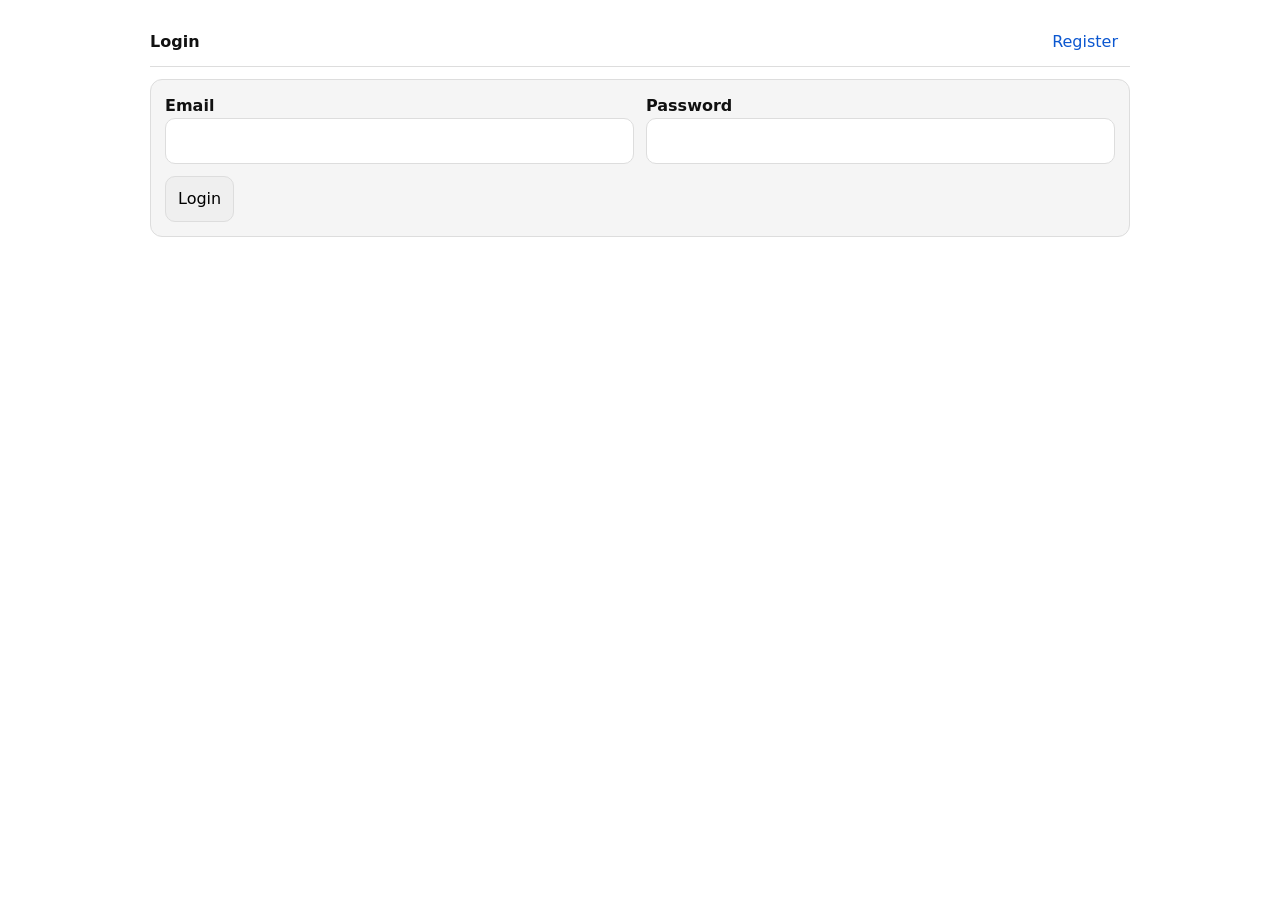
==== frontend/course.html @ 0ef49173 "Initial project structure" ====
<!doctype html>
<html lang="en">
<head>
  <meta charset="utf-8" />
  <meta name="viewport" content="width=device-width,initial-scale=1" />
  <title>Course</title>
  <link rel="stylesheet" href="assets/styles.css" />
</head>
<body>
  <div class="container">
    <header>
      <div>
        <a href="index.html">← Back</a>
        <div class="smallmuted" id="headerMe"></div>
      </div>
      <div class="toolbar">
        <button id="logoutBtn" class="hidden">Logout</button>
      </div>
    </header>

    <main>
      <section class="card">
        <h1 id="courseTitle" style="margin-top:0;"></h1>
        <p id="courseDesc" class="smallmuted"></p>
      </section>

      <section>
        <h2>Materials</h2>
        <div id="materialsWrap" aria-live="polite"></div>
      </section>
    </main>
  </div>

  <script src="assets/app.js"></script>
  <script>
    (async () => {
      await requireLogin();
      await renderHeader();
      await loadAccessibility();

      const params = new URLSearchParams(window.location.search);
      const id = params.get("id");
      if (!id){ alert("Missing course id"); window.location.href = "index.html"; return; }

      try{
        await loadCoursePage(id);
      }catch(e){
        alert(e.message);
        window.location.href = "index.html";
      }
    })();
  </script>
</body>
</html>
---- frontend/assets/styles.css ----
:root{
  --bg: #ffffff;
  --fg: #111111;
  --muted: #444;
  --card: #f5f5f5;
  --border: #ddd;
  --link: #0b57d0;
  --focus: #ffbf47;
  --fontScale: 1;
}

html { font-size: calc(16px * var(--fontScale)); }
body{
  margin:0;
  font-family: system-ui, -apple-system, Segoe UI, Roboto, Arial;
  background: var(--bg);
  color: var(--fg);
  line-height: 1.5;
}

a{ color: var(--link); }
.container{ max-width: 980px; margin: 0 auto; padding: 18px; }
header{
  display:flex; gap:12px; align-items:center; justify-content:space-between;
  border-bottom: 1px solid var(--border);
  padding: 12px 0;
}

nav a{ margin-right: 12px; text-decoration:none; }
.card{
  background: var(--card);
  border: 1px solid var(--border);
  border-radius: 12px;
  padding: 14px;
  margin: 12px 0;
}

label{ display hinted; font-weight: 600; }
input, select, textarea, button{
  font: inherit;
  padding: 10px 12px;
  border: 1px solid var(--border);
  border-radius: 10px;
  width: 100%;
  box-sizing: border-box;
}

button{
  width: auto;
  cursor: pointer;
}

.row{ display:grid; grid-template-columns: 1fr 1fr; gap: 12px; }
@media (max-width: 720px){ .row{ grid-template-columns: 1fr; } }

.toolbar{
  display:flex;
  gap:10px;
  flex-wrap: wrap;
  align-items:center;
}

kbd {
  border: 1px solid var(--border);
  padding: 2px 6px;
  border-radius: 6px;
  background: #fff;
}

/* Focus visibility */
:focus{
  outline: 3px solid var(--focus);
  outline-offset: 2px;
}

/* Contrast modes */
body.contrast-high{
  --bg: #ffffff;
  --fg: #000000;
  --muted: #111;
  --card: #ffffff;
  --border: #000;
  --link: #0000ee;
}
body.contrast-dark{
  --bg: #0c0f14;
  --fg: #f2f2f2;
  --muted: #d0d0d0;
  --card: #121827;
  --border: #2a3448;
  --link: #7ab7ff;
}

/* Reduced motion */
body.reduce-motion *{
  scroll-behavior: auto !important;
  transition: none !important;
  animation: none !important;
}

.smallmuted { color: var(--muted); font-size: 0.95rem; }
.hidden { display:none; }
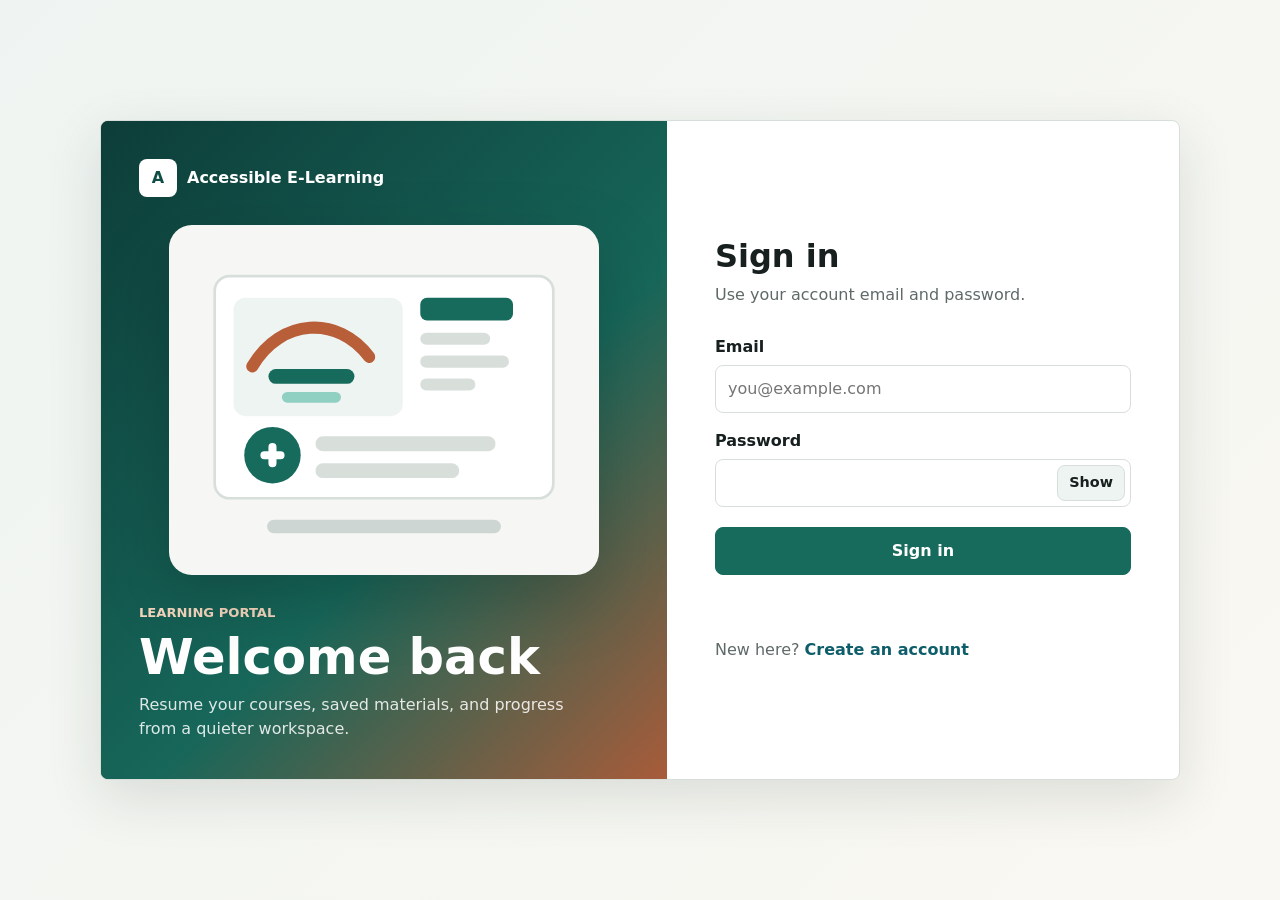
==== commit 8406a786: "redo" ====
--- a/frontend/course.html
+++ b/frontend/course.html
@@ -10,7 +10,7 @@
   <div class="container">
     <header>
       <div>
-        <a href="index.html">← Back</a>
+        <a href="index.html">&larr; Back</a>
         <div class="smallmuted" id="headerMe"></div>
       </div>
       <div class="toolbar">
@@ -20,17 +20,28 @@
 
     <main>
       <section class="card">
+        <p class="eyebrow-text">Course workspace</p>
         <h1 id="courseTitle" style="margin-top:0;"></h1>
         <p id="courseDesc" class="smallmuted"></p>
+        <div class="toolbar">
+          <span id="courseCode" class="badge"></span>
+          <span id="coursePublished" class="badge"></span>
+        </div>
       </section>
 
       <section>
-        <h2>Materials</h2>
-        <div id="materialsWrap" aria-live="polite"></div>
+        <div class="section-heading">
+          <div>
+            <p class="eyebrow-text">Accessible content</p>
+            <h2>Materials</h2>
+          </div>
+        </div>
+        <div id="materialsWrap" class="material-list" aria-live="polite"></div>
       </section>
     </main>
   </div>
 
+  <script src="assets/config.js"></script>
   <script src="assets/app.js"></script>
   <script>
     (async () => {
--- a/frontend/assets/styles.css
+++ b/frontend/assets/styles.css
@@ -1,57 +1,123 @@
 :root{
-  --bg: #ffffff;
-  --fg: #111111;
-  --muted: #444;
-  --card: #f5f5f5;
-  --border: #ddd;
-  --link: #0b57d0;
-  --focus: #ffbf47;
+  --bg: #f6f7f4;
+  --fg: #17201f;
+  --muted: #5f6a68;
+  --card: #ffffff;
+  --surface: #eef4f1;
+  --border: #d8dfdb;
+  --link: #0d5d6b;
+  --primary: #176b5d;
+  --primary-strong: #0f4d45;
+  --accent: #b85f3a;
+  --focus: #f4b740;
+  --danger: #b42318;
   --fontScale: 1;
-}
-
-html { font-size: calc(16px * var(--fontScale)); }
+  --shadow: 0 18px 55px rgba(25, 39, 37, 0.12);
+}
+
+*{ box-sizing: border-box; }
+
+html{ font-size: calc(16px * var(--fontScale)); }
+
 body{
   margin:0;
-  font-family: system-ui, -apple-system, Segoe UI, Roboto, Arial;
+  font-family: system-ui, -apple-system, Segoe UI, Roboto, Arial, sans-serif;
   background: var(--bg);
   color: var(--fg);
   line-height: 1.5;
 }
 
-a{ color: var(--link); }
-.container{ max-width: 980px; margin: 0 auto; padding: 18px; }
+a{
+  color: var(--link);
+  font-weight: 700;
+  text-decoration: none;
+}
+
+a:hover{ text-decoration: underline; }
+
+.container{
+  max-width: 1040px;
+  margin: 0 auto;
+  padding: 18px;
+}
+
 header{
-  display:flex; gap:12px; align-items:center; justify-content:space-between;
+  display:flex;
+  gap:12px;
+  align-items:center;
+  justify-content:space-between;
   border-bottom: 1px solid var(--border);
   padding: 12px 0;
 }
 
-nav a{ margin-right: 12px; text-decoration:none; }
+nav a{ margin-right: 12px; }
+
 .card{
   background: var(--card);
   border: 1px solid var(--border);
-  border-radius: 12px;
-  padding: 14px;
+  border-radius: 8px;
+  padding: 16px;
   margin: 12px 0;
-}
-
-label{ display hinted; font-weight: 600; }
+  box-shadow: 0 8px 24px rgba(22, 32, 31, 0.05);
+}
+
+label{
+  display: block;
+  margin-bottom: 6px;
+  color: var(--fg);
+  font-weight: 700;
+}
+
 input, select, textarea, button{
   font: inherit;
-  padding: 10px 12px;
-  border: 1px solid var(--border);
-  border-radius: 10px;
+  border: 1px solid var(--border);
+  border-radius: 8px;
+  box-sizing: border-box;
+}
+
+input, select, textarea{
   width: 100%;
-  box-sizing: border-box;
-}
+  padding: 11px 12px;
+  background: #ffffff;
+  color: var(--fg);
+}
+
+textarea{ resize: vertical; }
 
 button{
   width: auto;
+  min-height: 42px;
+  padding: 10px 16px;
+  background: var(--primary);
+  color: #ffffff;
+  border-color: var(--primary);
+  font-weight: 800;
   cursor: pointer;
 }
 
-.row{ display:grid; grid-template-columns: 1fr 1fr; gap: 12px; }
-@media (max-width: 720px){ .row{ grid-template-columns: 1fr; } }
+button:hover{ background: var(--primary-strong); }
+
+button:disabled{
+  cursor: not-allowed;
+  opacity: 0.68;
+}
+
+input[type="checkbox"]{
+  width: auto;
+  min-width: 18px;
+  min-height: 18px;
+  vertical-align: middle;
+}
+
+.row{
+  display:grid;
+  grid-template-columns: 1fr 1fr;
+  gap: 12px;
+}
+
+@media (max-width: 720px){
+  .row{ grid-template-columns: 1fr; }
+}
 
 .toolbar{
   display:flex;
@@ -60,43 +126,463 @@
   align-items:center;
 }
 
-kbd {
+kbd{
   border: 1px solid var(--border);
   padding: 2px 6px;
   border-radius: 6px;
-  background: #fff;
-}
-
-/* Focus visibility */
+  background: #ffffff;
+}
+
 :focus{
   outline: 3px solid var(--focus);
   outline-offset: 2px;
 }
 
-/* Contrast modes */
+.smallmuted{
+  color: var(--muted);
+  font-size: 0.95rem;
+}
+
+.hidden{ display:none; }
+
+.is-error{ color: var(--danger) !important; }
+
+.section-heading{
+  display: flex;
+  align-items: flex-start;
+  justify-content: space-between;
+  gap: 18px;
+  margin-bottom: 16px;
+}
+
+.section-heading h1,
+.section-heading h2{
+  margin: 0;
+  line-height: 1.15;
+}
+
+.eyebrow-text{
+  margin: 0 0 4px;
+  color: var(--accent);
+  font-size: 0.78rem;
+  font-weight: 900;
+  letter-spacing: 0;
+  text-transform: uppercase;
+}
+
+.badge{
+  display: inline-flex;
+  min-height: 28px;
+  align-items: center;
+  gap: 6px;
+  padding: 4px 10px;
+  border: 1px solid var(--border);
+  border-radius: 999px;
+  background: var(--surface);
+  color: var(--fg);
+  font-size: 0.86rem;
+  font-weight: 800;
+}
+
+.badge-success{
+  background: #dff4ea;
+  border-color: #abdcc8;
+  color: #0d4f3f;
+}
+
+.badge-muted{
+  color: var(--muted);
+}
+
+.stats-grid{
+  display: grid;
+  grid-template-columns: repeat(3, minmax(0, 1fr));
+  gap: 12px;
+  margin: 14px 0;
+}
+
+.compact-stats{
+  margin-bottom: 0;
+}
+
+.stat-card{
+  display: grid;
+  gap: 4px;
+  min-height: 92px;
+  align-content: center;
+  padding: 16px;
+  background: var(--card);
+  border: 1px solid var(--border);
+  border-radius: 8px;
+}
+
+.stat-card strong{
+  font-size: 2rem;
+  line-height: 1;
+}
+
+.control-grid{
+  display: grid;
+  grid-template-columns: repeat(3, minmax(0, 1fr));
+  gap: 12px;
+}
+
+.control-card,
+.check-card{
+  display: grid;
+  gap: 8px;
+  align-content: center;
+  min-height: 92px;
+  padding: 14px;
+  background: var(--surface);
+  border: 1px solid var(--border);
+  border-radius: 8px;
+}
+
+.control-label{
+  margin: 0;
+  color: var(--muted);
+  font-size: 0.9rem;
+  font-weight: 900;
+}
+
+.check-card{
+  grid-template-columns: auto 1fr;
+  align-items: center;
+  cursor: pointer;
+}
+
+.course-grid{
+  display: grid;
+  grid-template-columns: repeat(2, minmax(0, 1fr));
+  gap: 14px;
+}
+
+.course-card{
+  display: flex;
+  flex-direction: column;
+  min-height: 230px;
+  gap: 12px;
+  padding: 18px;
+  background: var(--card);
+  border: 1px solid var(--border);
+  border-radius: 8px;
+  box-shadow: 0 8px 24px rgba(22, 32, 31, 0.05);
+}
+
+.course-card h3,
+.material-card h3{
+  margin: 0;
+  line-height: 1.2;
+}
+
+.course-card p{
+  flex: 1;
+  margin: 0;
+  color: var(--muted);
+}
+
+.course-card-top{
+  display: flex;
+  justify-content: space-between;
+  gap: 8px;
+  flex-wrap: wrap;
+}
+
+.material-list{
+  display: grid;
+  gap: 12px;
+}
+
+.material-card{
+  display: grid;
+  grid-template-columns: minmax(0, 1fr) auto;
+  gap: 14px;
+  align-items: center;
+  padding: 16px;
+  background: var(--card);
+  border: 1px solid var(--border);
+  border-radius: 8px;
+}
+
+.material-card p{
+  margin: 8px 0 0;
+}
+
+.empty-state{
+  padding: 22px;
+  background: var(--card);
+  border: 1px dashed var(--border);
+  border-radius: 8px;
+}
+
+.empty-state p{
+  margin: 6px 0 0;
+}
+
+.auth-body{
+  min-height: 100vh;
+  display: grid;
+  place-items: center;
+  padding: 24px;
+  background:
+    linear-gradient(135deg, rgba(238, 244, 241, 0.95), rgba(250, 248, 242, 0.95)),
+    var(--bg);
+}
+
+.auth-shell{
+  width: min(1080px, 100%);
+  min-height: 640px;
+  display: grid;
+  grid-template-columns: minmax(0, 1.05fr) minmax(380px, 0.95fr);
+  overflow: hidden;
+  background: var(--card);
+  border: 1px solid var(--border);
+  border-radius: 8px;
+  box-shadow: var(--shadow);
+}
+
+.auth-visual{
+  position: relative;
+  display: flex;
+  flex-direction: column;
+  justify-content: space-between;
+  gap: 28px;
+  min-height: 100%;
+  padding: 38px;
+  color: #ffffff;
+  background:
+    linear-gradient(135deg, rgba(13, 61, 57, 0.96), rgba(23, 107, 93, 0.9) 58%, rgba(184, 95, 58, 0.9)),
+    #123d39;
+}
+
+.auth-brand{
+  display: inline-flex;
+  align-items: center;
+  gap: 10px;
+  font-weight: 900;
+}
+
+.brand-mark{
+  display: inline-grid;
+  width: 38px;
+  height: 38px;
+  place-items: center;
+  border-radius: 8px;
+  background: #ffffff;
+  color: var(--primary-strong);
+  font-weight: 900;
+}
+
+.auth-illustration{
+  width: min(430px, 100%);
+  align-self: center;
+  filter: drop-shadow(0 24px 32px rgba(0, 0, 0, 0.18));
+}
+
+.auth-copy{
+  max-width: 460px;
+}
+
+.auth-copy h1{
+  margin: 8px 0 10px;
+  font-size: clamp(2rem, 4vw, 3.1rem);
+  line-height: 1.05;
+}
+
+.auth-copy p{
+  margin: 0;
+  max-width: 38rem;
+  color: rgba(255, 255, 255, 0.86);
+}
+
+.eyebrow{
+  margin: 0;
+  color: #f6d6bd !important;
+  font-size: 0.82rem;
+  font-weight: 900;
+  letter-spacing: 0;
+  text-transform: uppercase;
+}
+
+.auth-panel{
+  display: flex;
+  flex-direction: column;
+  justify-content: center;
+  padding: 48px;
+}
+
+.auth-panel h2{
+  margin: 0;
+  font-size: 2rem;
+  line-height: 1.15;
+}
+
+.auth-lede{
+  margin: 8px 0 28px;
+  color: var(--muted);
+}
+
+.auth-form{
+  display: grid;
+  gap: 16px;
+}
+
+.field{ min-width: 0; }
+
+.password-field{
+  position: relative;
+}
+
+.password-field input{
+  padding-right: 80px;
+}
+
+.password-toggle{
+  position: absolute;
+  right: 6px;
+  top: 6px;
+  min-height: 34px;
+  padding: 6px 11px;
+  background: var(--surface);
+  color: var(--fg);
+  border-color: var(--border);
+  font-size: 0.9rem;
+}
+
+.password-toggle:hover{
+  background: #e2ece8;
+}
+
+.auth-submit{
+  width: 100%;
+  min-height: 48px;
+  margin-top: 4px;
+}
+
+.auth-status{
+  min-height: 1.5em;
+  margin: 0;
+}
+
+.auth-switch{
+  margin: 24px 0 0;
+  color: var(--muted);
+}
+
 body.contrast-high{
   --bg: #ffffff;
   --fg: #000000;
-  --muted: #111;
+  --muted: #111111;
   --card: #ffffff;
-  --border: #000;
+  --surface: #ffffff;
+  --border: #000000;
   --link: #0000ee;
-}
+  --primary: #000000;
+  --primary-strong: #222222;
+  --accent: #000000;
+  --danger: #aa0000;
+  --shadow: none;
+}
+
 body.contrast-dark{
-  --bg: #0c0f14;
-  --fg: #f2f2f2;
-  --muted: #d0d0d0;
-  --card: #121827;
-  --border: #2a3448;
-  --link: #7ab7ff;
-}
-
-/* Reduced motion */
+  --bg: #0c1110;
+  --fg: #f4f7f5;
+  --muted: #c8d1ce;
+  --card: #111a18;
+  --surface: #172521;
+  --border: #344641;
+  --link: #8bd7e8;
+  --primary: #66b8a7;
+  --primary-strong: #4d9d8d;
+  --accent: #e19a72;
+  --danger: #ff9d92;
+  --shadow: 0 18px 55px rgba(0, 0, 0, 0.35);
+}
+
+body.contrast-dark input,
+body.contrast-dark select,
+body.contrast-dark textarea{
+  background: #0c1110;
+}
+
+body.contrast-dark button{
+  color: #08100e;
+}
+
+body.contrast-dark .password-toggle{
+  color: var(--fg);
+}
+
+body.contrast-dark .auth-visual{
+  background:
+    linear-gradient(135deg, rgba(8, 26, 24, 0.98), rgba(27, 77, 68, 0.95) 58%, rgba(124, 76, 52, 0.95)),
+    #081a18;
+}
+
 body.reduce-motion *{
   scroll-behavior: auto !important;
   transition: none !important;
   animation: none !important;
 }
 
-.smallmuted { color: var(--muted); font-size: 0.95rem; }
-.hidden { display:none; }
+body.dyslexia-friendly{
+  font-family: Arial, Verdana, Tahoma, sans-serif;
+  line-height: 1.75;
+}
+
+body.dyslexia-friendly p,
+body.dyslexia-friendly li{
+  max-width: 72ch;
+}
+
+@media (max-width: 900px){
+  .auth-shell{
+    grid-template-columns: 1fr;
+    min-height: 0;
+  }
+
+  .auth-visual{
+    min-height: 320px;
+  }
+
+  .auth-panel{
+    padding: 34px;
+  }
+
+  .control-grid,
+  .course-grid,
+  .stats-grid{
+    grid-template-columns: 1fr;
+  }
+
+  .material-card{
+    grid-template-columns: 1fr;
+  }
+}
+
+@media (max-width: 560px){
+  .auth-body{
+    display: block;
+    padding: 0;
+  }
+
+  .auth-shell{
+    min-height: 100vh;
+    border: 0;
+    border-radius: 0;
+  }
+
+  .auth-visual{
+    padding: 24px;
+    min-height: 280px;
+  }
+
+  .auth-panel{
+    padding: 28px 22px 34px;
+  }
+
+  .auth-copy h1{
+    font-size: 2rem;
+  }
+}
